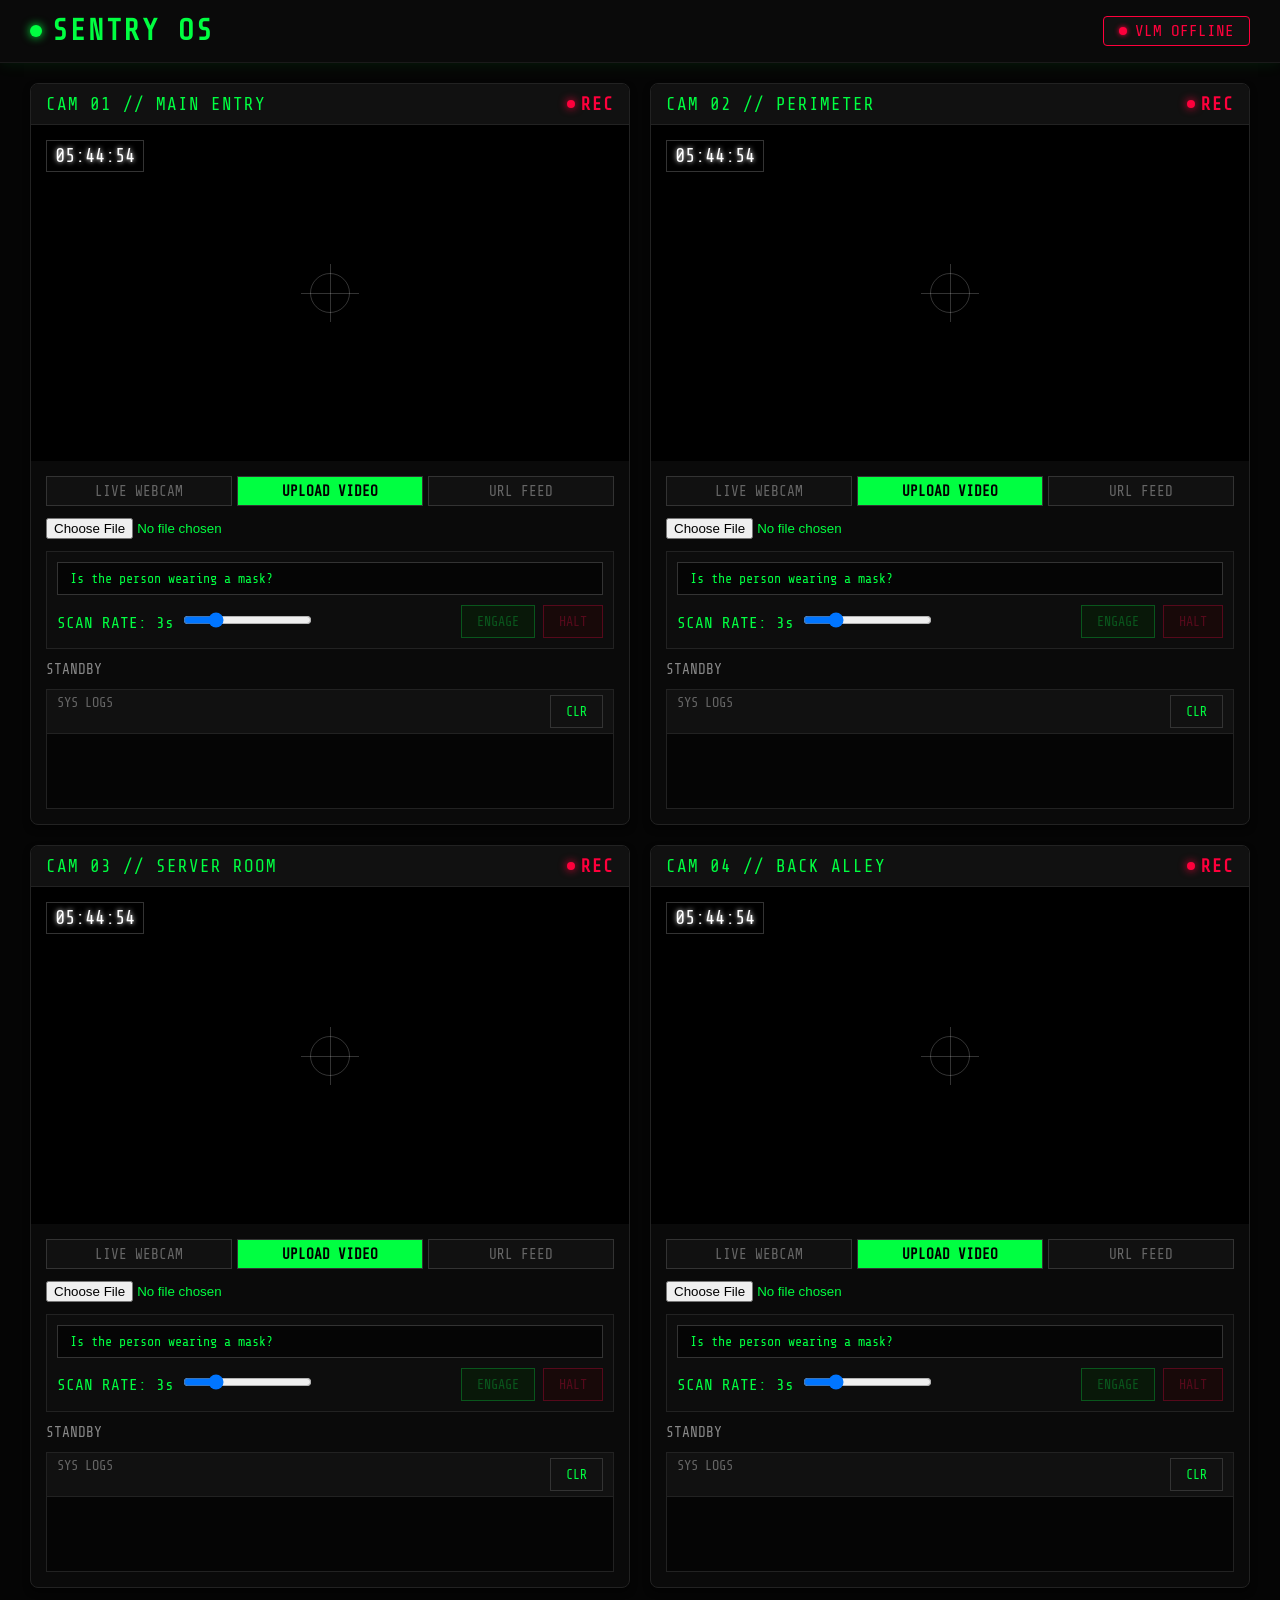
==== index.html @ a60e75b3 "added threat detection by Ollama" ====
<!DOCTYPE html>
<html lang="en">
<head>
    <meta charset="UTF-8">
    <meta name="viewport" content="width=device-width, initial-scale=1.0">
    <title>SENTRY OS - Active Monitoring</title>
    <link rel="stylesheet" href="style.css">
    <link href="https://fonts.googleapis.com/css2?family=Share+Tech+Mono&display=swap" rel="stylesheet">
</head>
<body>

  <header class="sys-header">
    <div class="logo">
      <span class="pulse-dot"></span> SENTRY OS
    </div>
    <div id="global-connection-status" class="status checking">
      <span class="dot"></span>
      <span id="global-status-text">INITIALIZING VLM...</span>
    </div>
  </header>

  <div class="grid-4-layout" id="main-grid">

    <!-- CAMERA 1 -->
    <div class="stream-panel" id="stream-1">
      <div class="panel-header">
        <div class="cam-title">CAM 01 // MAIN ENTRY</div>
        <div class="rec-indicator"><span class="dot"></span> REC</div>
      </div>
      
      <div class="video-container">
        <video class="video" autoplay muted playsinline></video>
        <div class="overlay-info">
          <div class="timestamp" id="ts-1">00:00:00</div>
          <div class="crosshair"></div>
        </div>
      </div>

      <div class="cam-controls">
        <nav class="mode-tabs">
          <button class="tab" data-mode="webcam">LIVE WEBCAM</button>
          <button class="tab active" data-mode="file">UPLOAD VIDEO</button>
          <button class="tab" data-mode="url">URL FEED</button>
        </nav>
        
        <div class="input-controls">
          <div class="file-input-area mode-input"><input type="file" class="video-file" accept="video/*,image/*"></div>
          <div class="url-input-area hidden mode-input"><input type="text" class="video-url" placeholder="Enter feed URL..."><button class="load-url-btn">LINK</button></div>
        </div>

        <div class="vlm-config">
          <input type="text" class="prompt-input" value="Is the person wearing a mask?" placeholder="VLM Directive...">
          <div class="settings-row">
            <label>SCAN RATE: <span class="interval-value">3</span>s <input type="range" class="interval-slider" min="1" max="10" value="3"></label>
            <div class="action-buttons">
              <button class="start-btn" disabled>ENGAGE</button>
              <button class="stop-btn" disabled>HALT</button>
            </div>
          </div>
        </div>
        
        <div class="process-status"><span class="process-text">STANDBY</span></div>
        
        <div class="log-section">
          <div class="log-header">
            <span>SYS LOGS</span>
            <button class="clear-history-btn">CLR</button>
          </div>
          <div class="response-history"></div>
        </div>
      </div>
    </div>

    <!-- CAMERA 2 -->
    <div class="stream-panel" id="stream-2">
      <div class="panel-header">
        <div class="cam-title">CAM 02 // PERIMETER</div>
        <div class="rec-indicator"><span class="dot"></span> REC</div>
      </div>
      
      <div class="video-container">
        <video class="video" autoplay muted playsinline></video>
        <div class="overlay-info">
          <div class="timestamp" id="ts-2">00:00:00</div>
          <div class="crosshair"></div>
        </div>
      </div>

      <div class="cam-controls">
        <nav class="mode-tabs">
          <button class="tab" data-mode="webcam">LIVE WEBCAM</button>
          <button class="tab active" data-mode="file">UPLOAD VIDEO</button>
          <button class="tab" data-mode="url">URL FEED</button>
        </nav>
        
        <div class="input-controls">
          <div class="file-input-area mode-input"><input type="file" class="video-file" accept="video/*,image/*"></div>
          <div class="url-input-area hidden mode-input"><input type="text" class="video-url" placeholder="Enter feed URL..."><button class="load-url-btn">LINK</button></div>
        </div>

        <div class="vlm-config">
          <input type="text" class="prompt-input" value="Is the person wearing a mask?" placeholder="VLM Directive...">
          <div class="settings-row">
            <label>SCAN RATE: <span class="interval-value">3</span>s <input type="range" class="interval-slider" min="1" max="10" value="3"></label>
            <div class="action-buttons">
              <button class="start-btn" disabled>ENGAGE</button>
              <button class="stop-btn" disabled>HALT</button>
            </div>
          </div>
        </div>
        
        <div class="process-status"><span class="process-text">STANDBY</span></div>
        
        <div class="log-section">
          <div class="log-header">
            <span>SYS LOGS</span>
            <button class="clear-history-btn">CLR</button>
          </div>
          <div class="response-history"></div>
        </div>
      </div>
    </div>

    <!-- CAMERA 3 -->
    <div class="stream-panel" id="stream-3">
      <div class="panel-header">
        <div class="cam-title">CAM 03 // SERVER ROOM</div>
        <div class="rec-indicator"><span class="dot"></span> REC</div>
      </div>
      
      <div class="video-container">
        <video class="video" autoplay muted playsinline></video>
        <div class="overlay-info">
          <div class="timestamp" id="ts-3">00:00:00</div>
          <div class="crosshair"></div>
        </div>
      </div>

      <div class="cam-controls">
        <nav class="mode-tabs">
          <button class="tab" data-mode="webcam">LIVE WEBCAM</button>
          <button class="tab active" data-mode="file">UPLOAD VIDEO</button>
          <button class="tab" data-mode="url">URL FEED</button>
        </nav>
        
        <div class="input-controls">
          <div class="file-input-area mode-input"><input type="file" class="video-file" accept="video/*,image/*"></div>
          <div class="url-input-area hidden mode-input"><input type="text" class="video-url" placeholder="Enter feed URL..."><button class="load-url-btn">LINK</button></div>
        </div>

        <div class="vlm-config">
          <input type="text" class="prompt-input" value="Is the person wearing a mask?" placeholder="VLM Directive...">
          <div class="settings-row">
            <label>SCAN RATE: <span class="interval-value">3</span>s <input type="range" class="interval-slider" min="1" max="10" value="3"></label>
            <div class="action-buttons">
              <button class="start-btn" disabled>ENGAGE</button>
              <button class="stop-btn" disabled>HALT</button>
            </div>
          </div>
        </div>
        
        <div class="process-status"><span class="process-text">STANDBY</span></div>
        
        <div class="log-section">
          <div class="log-header">
            <span>SYS LOGS</span>
            <button class="clear-history-btn">CLR</button>
          </div>
          <div class="response-history"></div>
        </div>
      </div>
    </div>

    <!-- CAMERA 4 -->
    <div class="stream-panel" id="stream-4">
      <div class="panel-header">
        <div class="cam-title">CAM 04 // BACK ALLEY</div>
        <div class="rec-indicator"><span class="dot"></span> REC</div>
      </div>
      
      <div class="video-container">
        <video class="video" autoplay muted playsinline></video>
        <div class="overlay-info">
          <div class="timestamp" id="ts-4">00:00:00</div>
          <div class="crosshair"></div>
        </div>
      </div>

      <div class="cam-controls">
        <nav class="mode-tabs">
          <button class="tab" data-mode="webcam">LIVE WEBCAM</button>
          <button class="tab active" data-mode="file">UPLOAD VIDEO</button>
          <button class="tab" data-mode="url">URL FEED</button>
        </nav>
        
        <div class="input-controls">
          <div class="file-input-area mode-input"><input type="file" class="video-file" accept="video/*,image/*"></div>
          <div class="url-input-area hidden mode-input"><input type="text" class="video-url" placeholder="Enter feed URL..."><button class="load-url-btn">LINK</button></div>
        </div>

        <div class="vlm-config">
          <input type="text" class="prompt-input" value="Is the person wearing a mask?" placeholder="VLM Directive...">
          <div class="settings-row">
            <label>SCAN RATE: <span class="interval-value">3</span>s <input type="range" class="interval-slider" min="1" max="10" value="3"></label>
            <div class="action-buttons">
              <button class="start-btn" disabled>ENGAGE</button>
              <button class="stop-btn" disabled>HALT</button>
            </div>
          </div>
        </div>
        
        <div class="process-status"><span class="process-text">STANDBY</span></div>
        
        <div class="log-section">
          <div class="log-header">
            <span>SYS LOGS</span>
            <button class="clear-history-btn">CLR</button>
          </div>
          <div class="response-history"></div>
        </div>
      </div>
    </div>

  </div>

  <!-- Browser Notification Permission Prompt / Overlay -->
  <div id="notification-permission-banner" class="hidden">
    SENTRY OS requires notification permissions to alert you of detected threats.
    <button id="enable-notifications-btn">Enable</button>
  </div>

  <script src="app.js?v=8"></script>
</body>
</html>
---- style.css ----
* {
    margin: 0;
    padding: 0;
    box-sizing: border-box;
}

body {
    font-family: 'Share Tech Mono', monospace;
    background: #050505;
    color: #00ff41; /* Hacker/security green */
    min-height: 100vh;
    overflow-x: hidden;
}

/* Header */
.sys-header {
    display: flex;
    justify-content: space-between;
    align-items: center;
    padding: 15px 30px;
    background: #0a0a0a;
    border-bottom: 1px solid #1a1a1a;
    box-shadow: 0 0 15px rgba(0, 255, 65, 0.1);
}

.logo {
    font-size: 1.8rem;
    font-weight: 600;
    letter-spacing: 2px;
    display: flex;
    align-items: center;
    gap: 10px;
}

.pulse-dot {
    width: 12px;
    height: 12px;
    background: #00ff41;
    border-radius: 50%;
    box-shadow: 0 0 10px #00ff41;
    animation: pulse 2s infinite;
}

/* Status Indicators */
.status {
    display: flex;
    align-items: center;
    gap: 8px;
    font-size: 1rem;
    padding: 5px 15px;
    border: 1px solid #333;
    border-radius: 4px;
    background: #111;
}

.status .dot {
    width: 8px;
    height: 8px;
    border-radius: 50%;
    background: #666;
}

.status.connected { border-color: #00ff41; color: #00ff41; }
.status.connected .dot { background: #00ff41; box-shadow: 0 0 5px #00ff41; }
.status.disconnected { border-color: #ff003c; color: #ff003c; }
.status.disconnected .dot { background: #ff003c; box-shadow: 0 0 5px #ff003c; }
.status.checking { border-color: #ffb700; color: #ffb700; }
.status.checking .dot { background: #ffb700; animation: pulse 1s infinite; }

/* Grid Layout */
.grid-4-layout {
    display: grid;
    grid-template-columns: repeat(2, 1fr);
    gap: 20px;
    padding: 20px 30px;
    max-width: 1920px;
    margin: 0 auto;
}

/* Stream Panel */
.stream-panel {
    background: #0a0a0a;
    border: 1px solid #222;
    border-radius: 8px;
    display: flex;
    flex-direction: column;
    overflow: hidden;
    transition: all 0.3s ease;
    box-shadow: 0 4px 6px rgba(0,0,0,0.5);
    position: relative;
}

.panel-header {
    display: flex;
    justify-content: space-between;
    padding: 10px 15px;
    background: #111;
    border-bottom: 1px solid #222;
    font-size: 1.1rem;
    letter-spacing: 1px;
}

.rec-indicator {
    color: #ff003c;
    display: flex;
    align-items: center;
    gap: 6px;
    font-weight: bold;
}

.rec-indicator .dot {
    width: 8px;
    height: 8px;
    background: #ff003c;
    border-radius: 50%;
    box-shadow: 0 0 8px #ff003c;
    animation: blink 1s infinite;
}

/* Video Area */
.video-container {
    position: relative;
    background: #000;
    aspect-ratio: 16/9;
    display: flex;
    align-items: center;
    justify-content: center;
    overflow: hidden;
}

.video {
    width: 100%;
    height: 100%;
    object-fit: cover;
    filter: contrast(1.1) brightness(0.9) grayscale(0.2);
}

.overlay-info {
    position: absolute;
    top: 0; left: 0; right: 0; bottom: 0;
    pointer-events: none;
    box-shadow: inset 0 0 50px rgba(0,0,0,0.8);
}

.timestamp {
    position: absolute;
    top: 15px;
    left: 15px;
    background: rgba(0, 0, 0, 0.7);
    padding: 4px 8px;
    border: 1px solid #333;
    color: #fff;
    font-size: 1.2rem;
    text-shadow: 0 0 5px #fff;
}

.crosshair {
    position: absolute;
    top: 50%; left: 50%;
    transform: translate(-50%, -50%);
    width: 40px; height: 40px;
    border: 1px solid rgba(255,255,255,0.2);
    border-radius: 50%;
}
.crosshair::before, .crosshair::after {
    content: '';
    position: absolute;
    background: rgba(255,255,255,0.2);
}
.crosshair::before { top: -10px; bottom: -10px; left: 19px; width: 1px; }
.crosshair::after { left: -10px; right: -10px; top: 19px; height: 1px; }

/* Alert Overlay */
.alert-overlay {
    position: absolute;
    top: 50%; left: 50%;
    transform: translate(-50%, -50%);
    background: rgba(255, 0, 60, 0.85);
    color: #fff;
    padding: 15px 30px;
    font-size: 2rem;
    font-weight: bold;
    border: 2px solid #fff;
    box-shadow: 0 0 30px #ff003c;
    letter-spacing: 3px;
    animation: flash 0.5s alternate infinite;
    z-index: 10;
    pointer-events: none;
}

/* Controls */
.cam-controls {
    padding: 15px;
    display: flex;
    flex-direction: column;
    gap: 12px;
}

.mode-tabs {
    display: flex;
    gap: 5px;
}

.tab {
    flex: 1;
    padding: 6px;
    background: #111;
    border: 1px solid #333;
    color: #666;
    cursor: pointer;
    font-family: inherit;
    font-size: 0.9rem;
    transition: all 0.2s;
}

.tab:hover { background: #1a1a1a; color: #00ff41; border-color: #00ff41; }
.tab.active { background: #00ff41; color: #000; font-weight: bold; }

.input-controls .mode-input {
    display: flex;
    gap: 10px;
}

input[type="text"] {
    flex: 1;
    padding: 8px 12px;
    background: #050505;
    border: 1px solid #333;
    color: #00ff41;
    font-family: inherit;
}
input[type="text"]:focus { outline: none; border-color: #00ff41; box-shadow: 0 0 5px rgba(0,255,65,0.3); }

button {
    padding: 8px 15px;
    background: #111;
    border: 1px solid #333;
    color: #00ff41;
    cursor: pointer;
    font-family: inherit;
    transition: all 0.2s;
}
button:hover:not(:disabled) { background: #1a1a1a; border-color: #00ff41; }
button:disabled { opacity: 0.3; cursor: not-allowed; }

.hidden { display: none !important; }

/* VLM Config */
.vlm-config {
    display: flex;
    flex-direction: column;
    gap: 10px;
    background: #0d0d0d;
    padding: 10px;
    border: 1px solid #222;
}

.settings-row {
    display: flex;
    justify-content: space-between;
    align-items: center;
}

.action-buttons { display: flex; gap: 8px; }

.start-btn { background: #003300; border-color: #00ff41; color: #00ff41; }
.start-btn:hover:not(:disabled) { background: #00ff41; color: #000; }

.stop-btn { background: #330000; border-color: #ff003c; color: #ff003c; }
.stop-btn:hover:not(:disabled) { background: #ff003c; color: #fff; }

.process-status { color: #888; font-size: 0.9rem; }
.process-status.active { color: #ffb700; }

/* Log Section */
.log-section {
    background: #050505;
    border: 1px solid #222;
    height: 120px;
    display: flex;
    flex-direction: column;
}

.log-header {
    display: flex;
    justify-content: space-between;
    padding: 5px 10px;
    background: #111;
    border-bottom: 1px solid #222;
    font-size: 0.85rem;
    color: #666;
}

.response-history {
    flex: 1;
    overflow-y: auto;
    padding: 8px;
    display: flex;
    flex-direction: column;
    gap: 4px;
}

.response-entry {
    font-size: 0.85rem;
    line-height: 1.4;
    border-left: 2px solid #333;
    padding-left: 8px;
}

.response-entry .timestamp { color: #666; font-size: 0.75rem; margin-bottom: 2px; }
.response-entry .text { color: #ccc; }
.response-entry .error-text { color: #ff003c; }

.response-entry.streaming .text::after {
    content: '\25AE';
    animation: blink 0.8s infinite;
    color: #00ff41;
}

/* Alert States */
.stream-panel.alert-active {
    border-color: #ff003c;
    box-shadow: 0 0 20px rgba(255, 0, 60, 0.4);
    animation: pulse-border 1s infinite;
}

.stream-panel.alert-active .cam-title {
    color: #ff003c;
}

/* Notifications Banner */
#notification-permission-banner {
    position: fixed;
    bottom: 20px; left: 50%;
    transform: translateX(-50%);
    background: #111;
    border: 1px solid #ffb700;
    color: #ffb700;
    padding: 15px 30px;
    z-index: 9999;
    display: flex;
    align-items: center;
    gap: 15px;
    box-shadow: 0 0 20px rgba(255,183,0,0.2);
}

#notification-permission-banner button {
    background: #ffb700;
    color: #000;
    border: none;
    font-weight: bold;
}

/* Animations */
@keyframes pulse { 0%, 100% { opacity: 1; box-shadow: 0 0 10px currentColor; } 50% { opacity: 0.4; box-shadow: 0 0 2px currentColor; } }
@keyframes blink { 0%, 100% { opacity: 1; } 50% { opacity: 0; } }
@keyframes flash { 0% { opacity: 0.8; } 100% { opacity: 1; transform: translate(-50%, -50%) scale(1.05); } }
@keyframes pulse-border { 0%, 100% { border-color: #ff003c; } 50% { border-color: #660018; } }

/* Scrollbar */
::-webkit-scrollbar { width: 6px; }
::-webkit-scrollbar-track { background: #0a0a0a; }
::-webkit-scrollbar-thumb { background: #333; }
::-webkit-scrollbar-thumb:hover { background: #00ff41; }
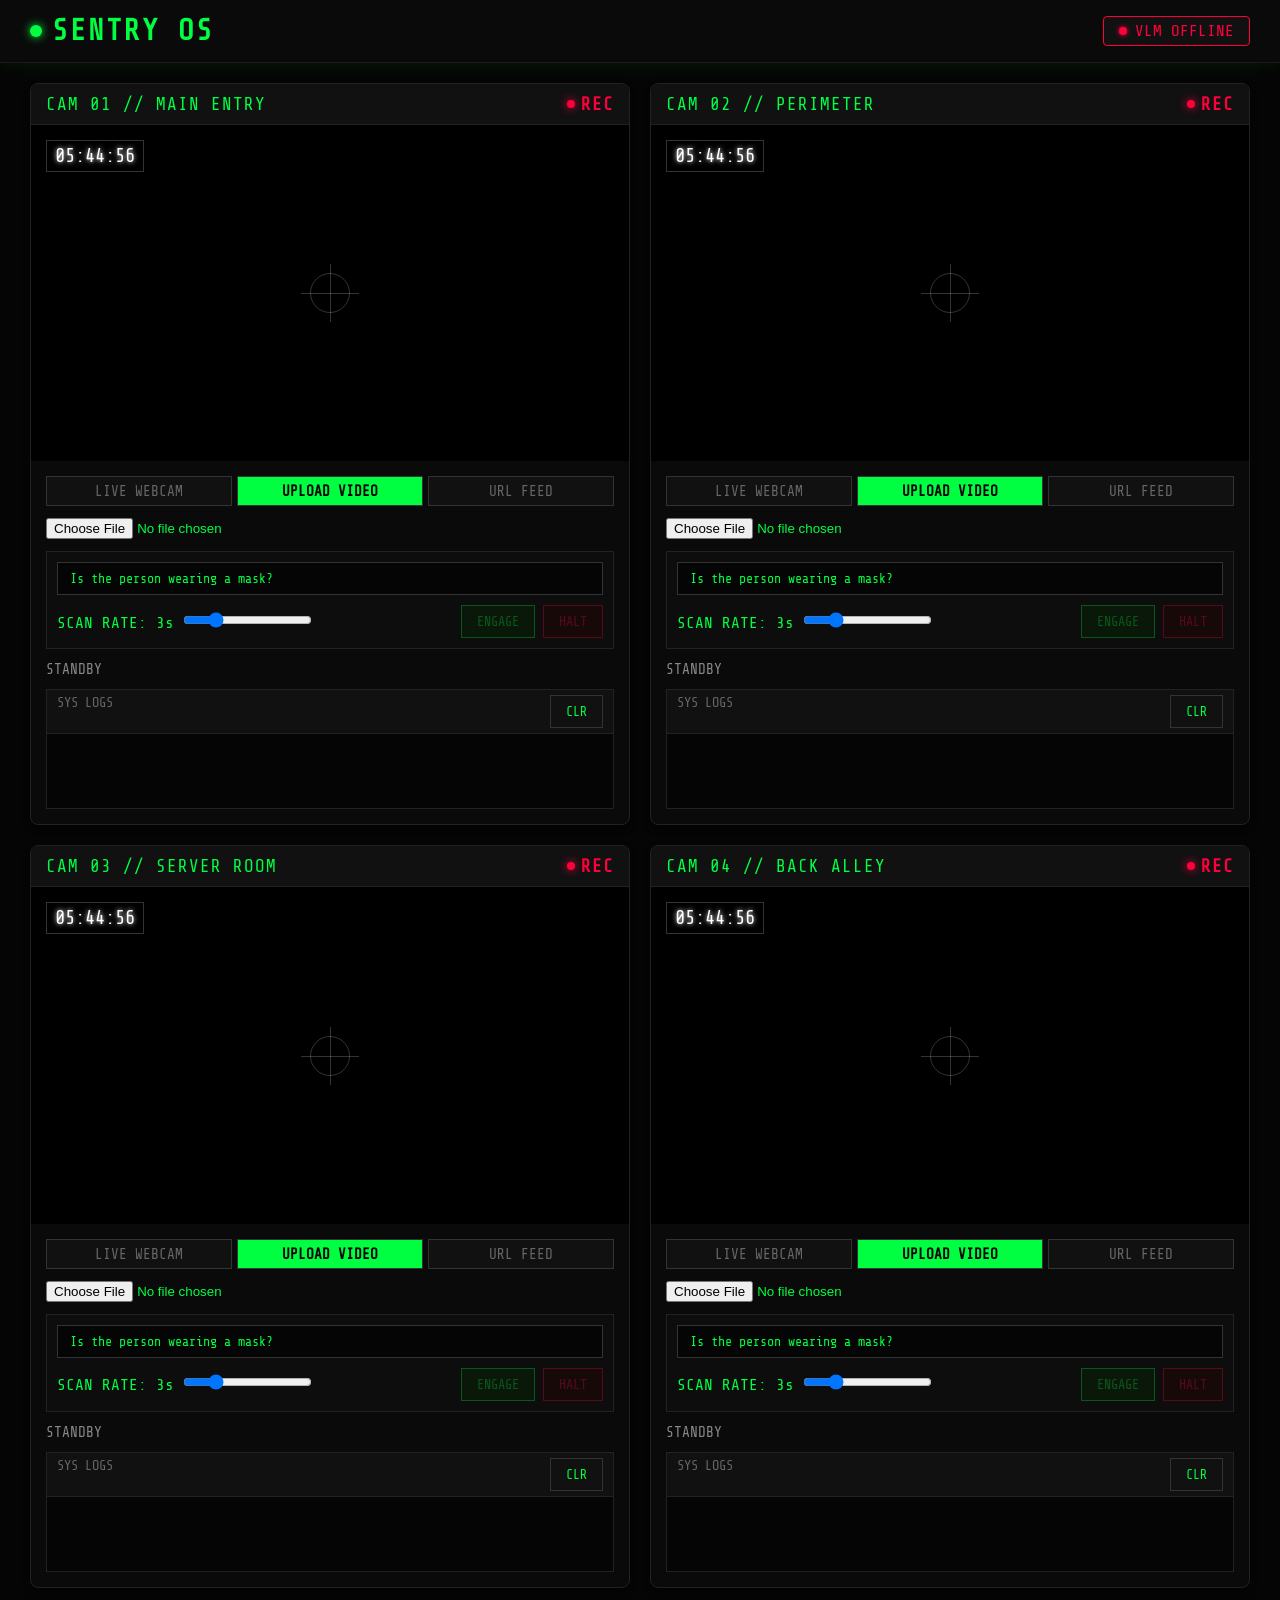
==== commit fff16589: "added notification on browser" ====
--- a/index.html
+++ b/index.html
@@ -223,6 +223,9 @@
 
   </div>
 
+  <!-- Custom Toast Notifications Container -->
+  <div id="toast-container" class="toast-container"></div>
+
   <!-- Browser Notification Permission Prompt / Overlay -->
   <div id="notification-permission-banner" class="hidden">
     SENTRY OS requires notification permissions to alert you of detected threats.
--- a/style.css
+++ b/style.css
@@ -357,6 +357,37 @@
 @keyframes flash { 0% { opacity: 0.8; } 100% { opacity: 1; transform: translate(-50%, -50%) scale(1.05); } }
 @keyframes pulse-border { 0%, 100% { border-color: #ff003c; } 50% { border-color: #660018; } }
 
+/* Custom Toasts */
+.toast-container {
+    position: fixed;
+    top: 20px;
+    right: 20px;
+    z-index: 10000;
+    display: flex;
+    flex-direction: column;
+    gap: 15px;
+    pointer-events: none;
+}
+
+.toast {
+    background: rgba(255, 0, 60, 0.95);
+    color: white;
+    padding: 20px 30px;
+    border: 2px solid #fff;
+    border-radius: 4px;
+    box-shadow: 0 0 20px rgba(255, 0, 60, 0.8);
+    font-size: 1.2rem;
+    font-weight: bold;
+    letter-spacing: 1px;
+    transform: translateX(120%);
+    transition: transform 0.4s cubic-bezier(0.175, 0.885, 0.32, 1.275);
+    pointer-events: auto;
+}
+
+.toast.show {
+    transform: translateX(0);
+}
+
 /* Scrollbar */
 ::-webkit-scrollbar { width: 6px; }
 ::-webkit-scrollbar-track { background: #0a0a0a; }
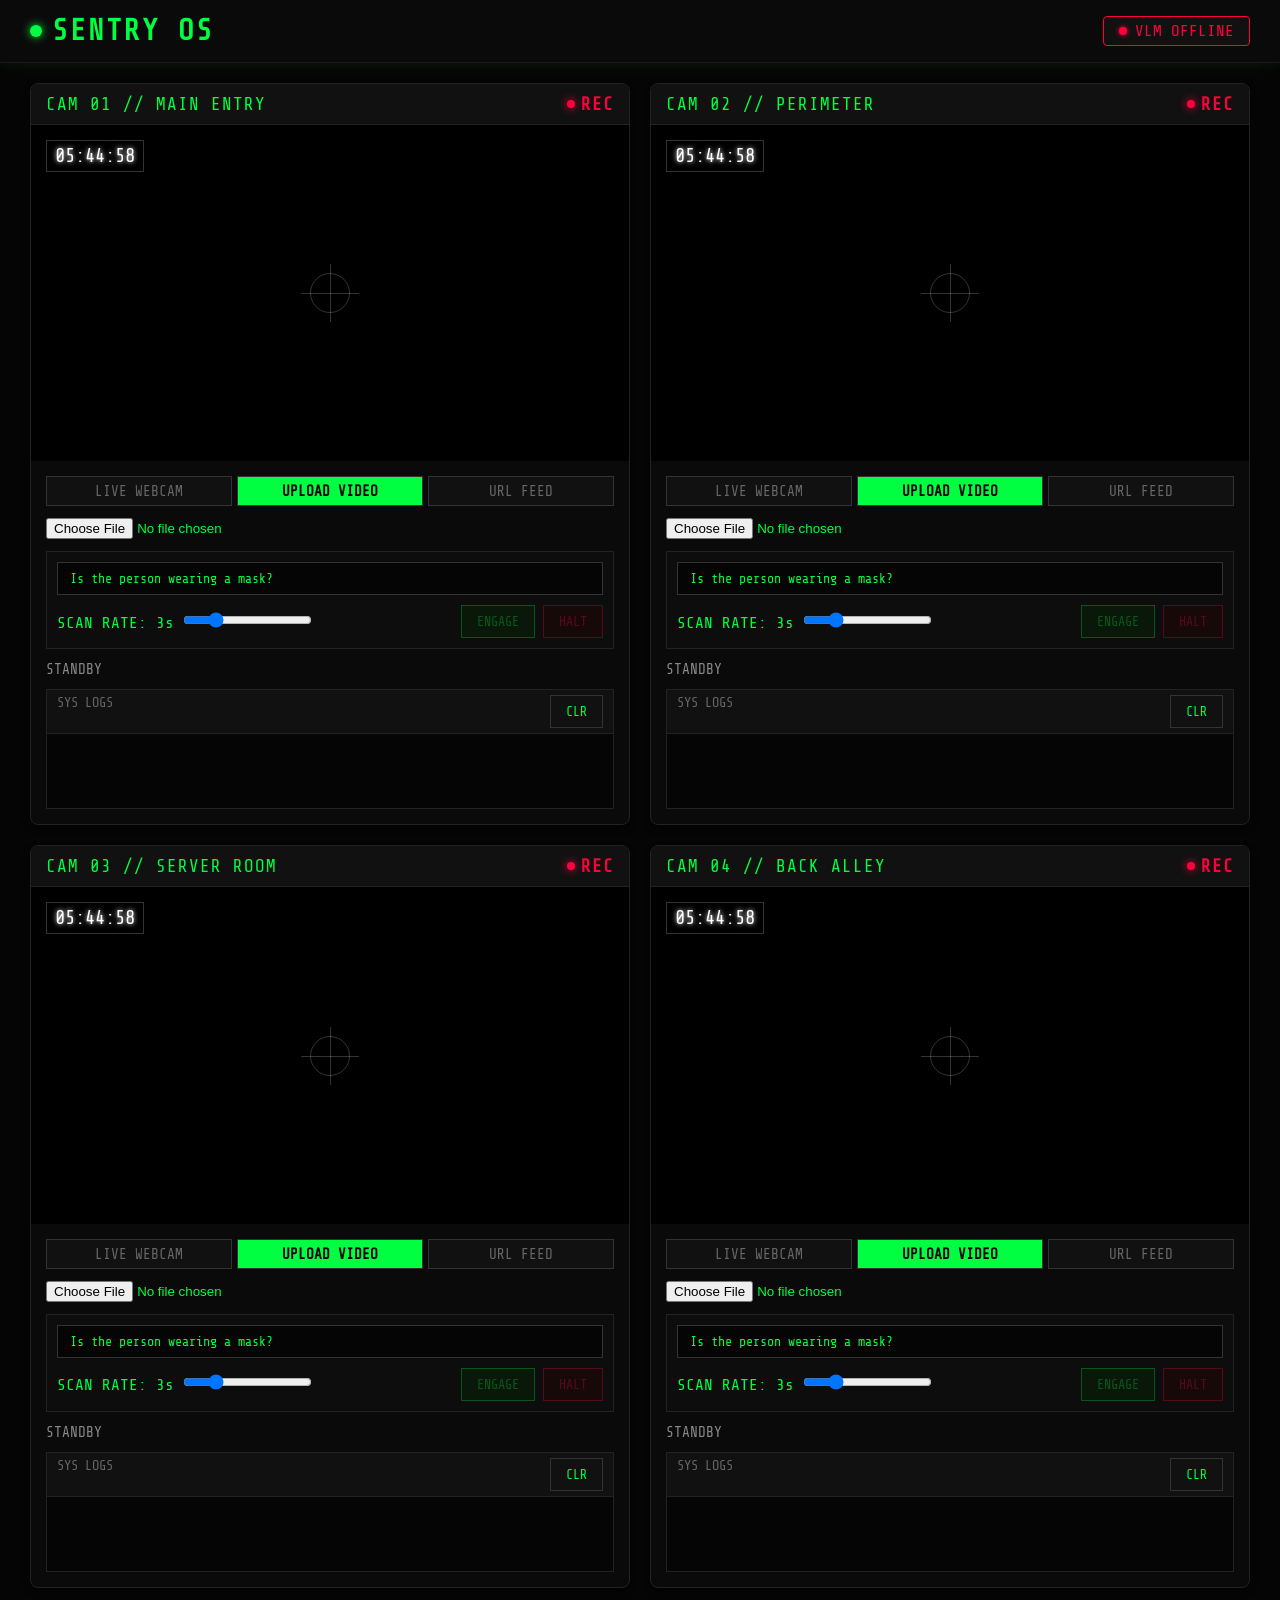
==== commit 4875798d: "added warning logic based on location" ====
--- a/index.html
+++ b/index.html
@@ -29,7 +29,7 @@
       </div>
       
       <div class="video-container">
-        <video class="video" autoplay muted playsinline></video>
+        <video class="video" autoplay muted loop playsinline></video>
         <div class="overlay-info">
           <div class="timestamp" id="ts-1">00:00:00</div>
           <div class="crosshair"></div>
@@ -79,7 +79,7 @@
       </div>
       
       <div class="video-container">
-        <video class="video" autoplay muted playsinline></video>
+        <video class="video" autoplay muted loop playsinline></video>
         <div class="overlay-info">
           <div class="timestamp" id="ts-2">00:00:00</div>
           <div class="crosshair"></div>
@@ -129,7 +129,7 @@
       </div>
       
       <div class="video-container">
-        <video class="video" autoplay muted playsinline></video>
+        <video class="video" autoplay muted loop playsinline></video>
         <div class="overlay-info">
           <div class="timestamp" id="ts-3">00:00:00</div>
           <div class="crosshair"></div>
@@ -179,7 +179,7 @@
       </div>
       
       <div class="video-container">
-        <video class="video" autoplay muted playsinline></video>
+        <video class="video" autoplay muted loop playsinline></video>
         <div class="overlay-info">
           <div class="timestamp" id="ts-4">00:00:00</div>
           <div class="crosshair"></div>
